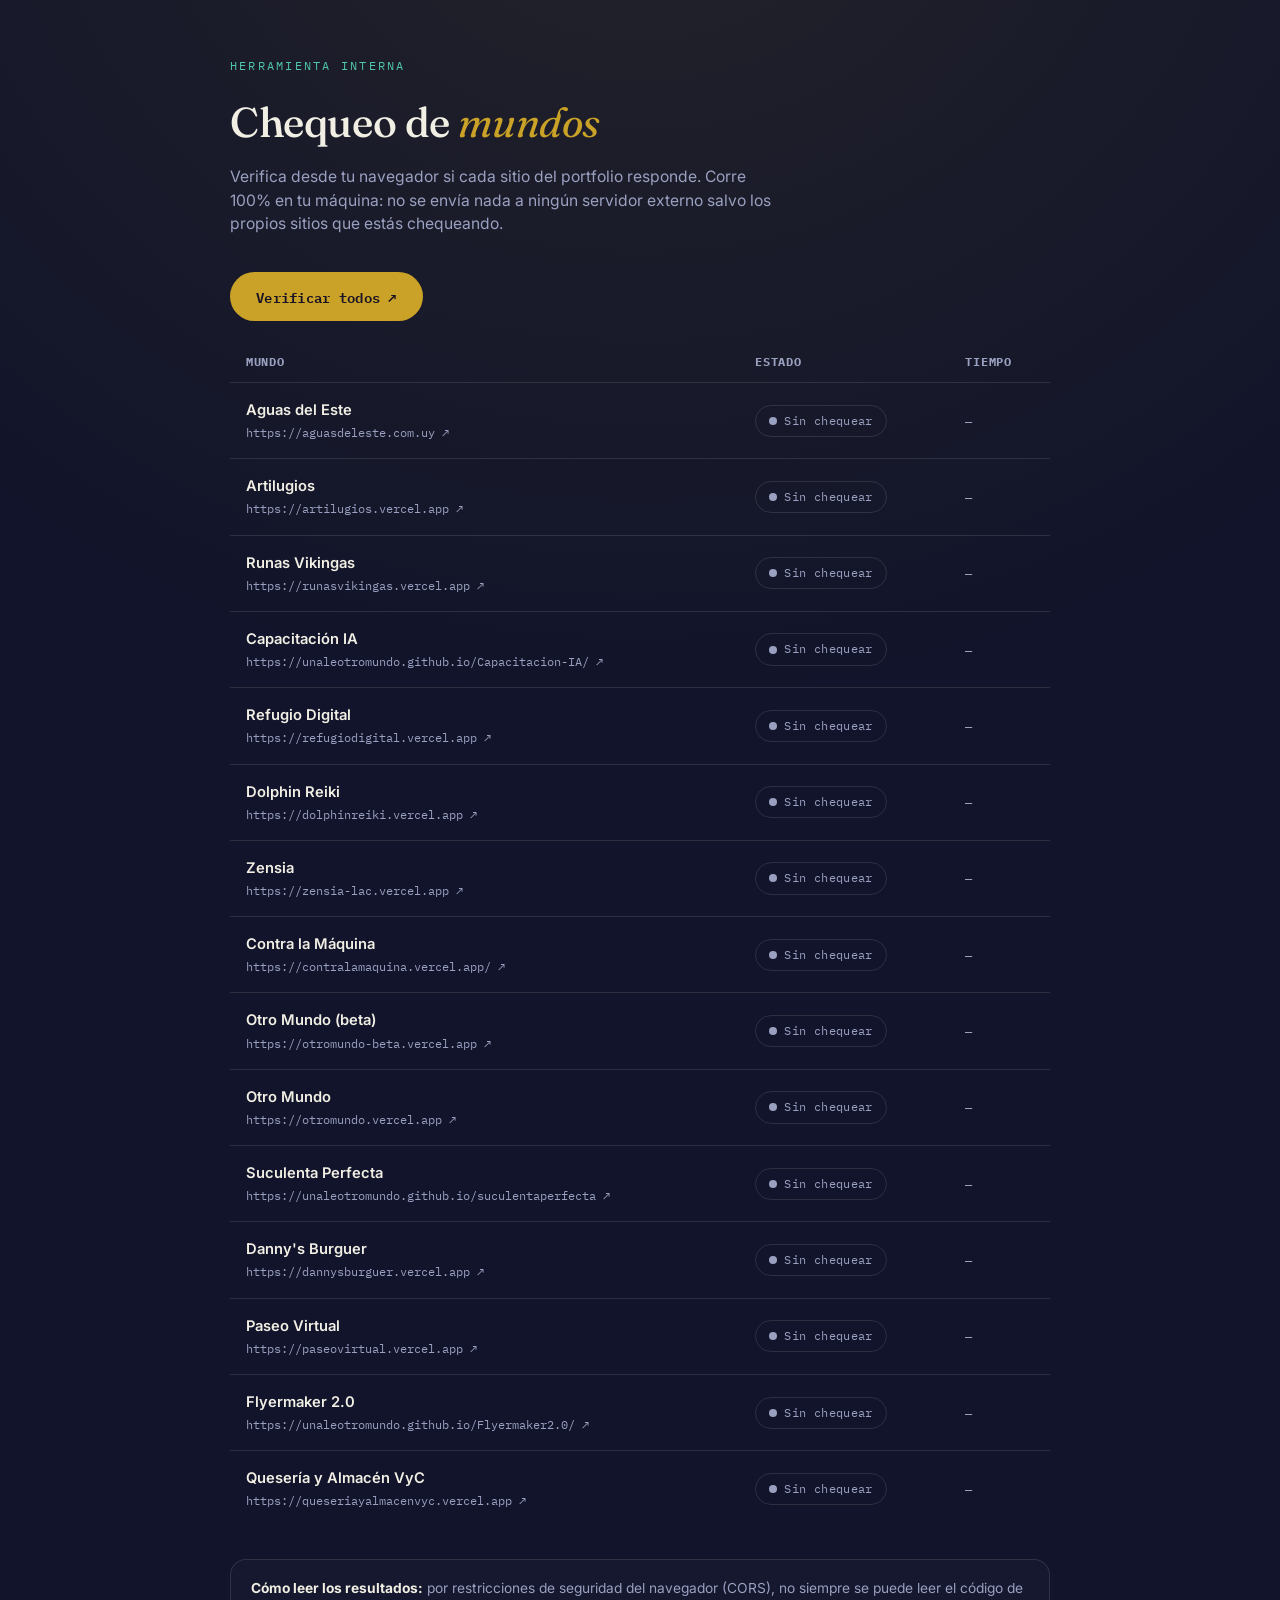
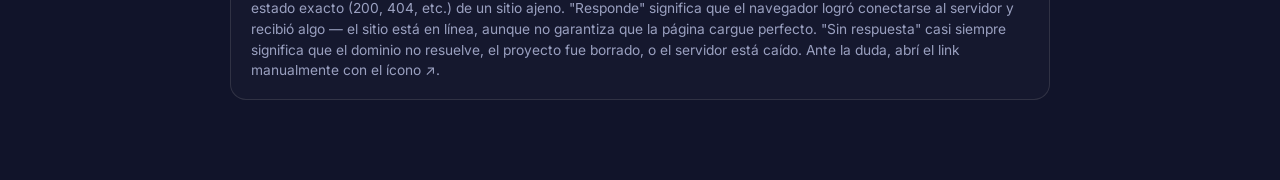
==== checker.html @ 68944852 "mmm" ====
<!DOCTYPE html>
<html lang="es">
<head>
<meta charset="UTF-8">
<meta name="viewport" content="width=device-width, initial-scale=1.0">
<title>Chequeo de mundos — Pangea</title>
<style>
@import url('https://fonts.googleapis.com/css2?family=Fraunces:ital,opsz,wght@0,9..144,300..900;1,9..144,300..900&family=Inter:wght@400;500;600;700&family=IBM+Plex+Mono:wght@400;500&display=swap');

:root{
  --bg: #11142A;
  --card: #1B2044;
  --gold: #C9A227;
  --teal: #4FC7A8;
  --red: #e08a8a;
  --text: #F1EEE4;
  --text-dim: #9AA0C0;
  --line: rgba(241,238,228,0.12);
}
*{margin:0;padding:0;box-sizing:border-box;}
body{
  background:
    radial-gradient(ellipse 80% 50% at 50% -10%, rgba(201,162,39,0.10), transparent),
    var(--bg);
  color:var(--text);
  font-family:'Inter', sans-serif;
  line-height:1.5;
  padding:56px 24px 80px;
}
.wrap{max-width:820px; margin:0 auto;}
.eyebrow{font-family:'IBM Plex Mono', monospace; font-size:0.78rem; letter-spacing:0.18em; text-transform:uppercase; color:var(--teal); display:block; margin-bottom:16px;}
h1{font-family:'Fraunces', serif; font-weight:500; font-size:clamp(1.9rem, 4vw, 2.6rem); margin-bottom:12px; letter-spacing:-0.01em;}
h1 em{font-style:italic; font-weight:400; color:var(--gold);}
p.lead{color:var(--text-dim); max-width:560px; margin-bottom:36px; font-size:0.98rem;}

.controls{display:flex; gap:12px; align-items:center; margin-bottom:32px; flex-wrap:wrap;}
button{
  font-family:'IBM Plex Mono', monospace; font-size:0.85rem; letter-spacing:0.02em;
  background:var(--gold); color:#181225; font-weight:600; border:none;
  padding:13px 26px; border-radius:999px; cursor:pointer;
  transition:transform .2s ease, box-shadow .2s ease;
}
button:hover:not(:disabled){transform:translateY(-2px); box-shadow:0 10px 26px rgba(201,162,39,0.22);}
button:disabled{opacity:0.5; cursor:not-allowed;}
.status-line{font-family:'IBM Plex Mono', monospace; font-size:0.82rem; color:var(--text-dim);}

table{width:100%; border-collapse:collapse; font-size:0.92rem;}
thead th{
  text-align:left; font-family:'IBM Plex Mono', monospace; font-size:0.72rem;
  letter-spacing:0.06em; text-transform:uppercase; color:var(--text-dim);
  padding:0 16px 12px; border-bottom:1px solid var(--line);
}
tbody td{padding:16px; border-bottom:1px solid var(--line); vertical-align:middle;}
tbody tr:last-child td{border-bottom:none;}
.site-name{font-weight:600;}
.site-url{display:block; font-family:'IBM Plex Mono', monospace; font-size:0.76rem; color:var(--text-dim); margin-top:3px; word-break:break-all;}
.site-url a{color:inherit; text-decoration:none;}
.site-url a:hover{color:var(--teal);}

.badge{
  display:inline-flex; align-items:center; gap:7px;
  font-family:'IBM Plex Mono', monospace; font-size:0.76rem; letter-spacing:0.03em;
  padding:6px 13px; border-radius:999px; border:1px solid var(--line);
  white-space:nowrap;
}
.dot{width:8px; height:8px; border-radius:50%; background:currentColor; flex-shrink:0;}
.badge.pending{color:var(--text-dim);}
.badge.checking{color:var(--gold);}
.badge.checking .dot{animation:pulse 1s ease-in-out infinite;}
.badge.ok{color:var(--teal); border-color:rgba(79,199,168,0.35);}
.badge.fail{color:var(--red); border-color:rgba(224,138,138,0.4);}
@keyframes pulse{0%,100%{opacity:1;}50%{opacity:0.3;}}

.time{font-family:'IBM Plex Mono', monospace; font-size:0.78rem; color:var(--text-dim);}

.note{
  margin-top:32px; padding:18px 20px; border:1px solid var(--line); border-radius:16px;
  font-size:0.86rem; color:var(--text-dim); background:rgba(255,255,255,0.02);
}
.note strong{color:var(--text);}

@media (max-width: 640px){
  table, thead, tbody, th, td, tr{display:block;}
  thead{display:none;}
  tbody tr{border:1px solid var(--line); border-radius:14px; padding:14px 16px; margin-bottom:12px;}
  tbody td{border-bottom:none; padding:6px 0;}
}
</style>
</head>
<body>
<div class="wrap">
  <span class="eyebrow">Herramienta interna</span>
  <h1>Chequeo de <em>mundos</em></h1>
  <p class="lead">Verifica desde tu navegador si cada sitio del portfolio responde. Corre 100% en tu máquina: no se envía nada a ningún servidor externo salvo los propios sitios que estás chequeando.</p>

  <div class="controls">
    <button id="runBtn">Verificar todos ↗</button>
    <span class="status-line" id="statusLine"></span>
  </div>

  <table>
    <thead>
      <tr><th>Mundo</th><th>Estado</th><th>Tiempo</th></tr>
    </thead>
    <tbody id="tbody"></tbody>
  </table>

  <div class="note">
    <strong>Cómo leer los resultados:</strong> por restricciones de seguridad del navegador (CORS), no siempre se puede leer el código de estado exacto (200, 404, etc.) de un sitio ajeno. "Responde" significa que el navegador logró conectarse al servidor y recibió algo — el sitio está en línea, aunque no garantiza que la página cargue perfecto. "Sin respuesta" casi siempre significa que el dominio no resuelve, el proyecto fue borrado, o el servidor está caído. Ante la duda, abrí el link manualmente con el ícono ↗.
  </div>
</div>

<script>
// Lista de mundos (nombre + URL)
const SITES = [
  { name: "Aguas del Este", url: "https://aguasdeleste.com.uy" },
  { name: "Artilugios", url: "https://artilugios.vercel.app" },
  { name: "Runas Vikingas", url: "https://runasvikingas.vercel.app" },
  { name: "Capacitación IA", url: "https://unaleotromundo.github.io/Capacitacion-IA/" },
  { name: "Refugio Digital", url: "https://refugiodigital.vercel.app" },
  { name: "Dolphin Reiki", url: "https://dolphinreiki.vercel.app" },
  { name: "Zensia", url: "https://zensia-lac.vercel.app" },
  { name: "Contra la Máquina", url: "https://contralamaquina.vercel.app/" },
  { name: "Otro Mundo (beta)", url: "https://otromundo-beta.vercel.app" },
  { name: "Otro Mundo", url: "https://otromundo.vercel.app" },
  { name: "Suculenta Perfecta", url: "https://unaleotromundo.github.io/suculentaperfecta" },
  { name: "Danny's Burguer", url: "https://dannysburguer.vercel.app" },
  { name: "Paseo Virtual", url: "https://paseovirtual.vercel.app" },
  { name: "Flyermaker 2.0", url: "https://unaleotromundo.github.io/Flyermaker2.0/" },
  { name: "Quesería y Almacén VyC", url: "https://queseriayalmacenvyc.vercel.app" },
];

const tbody = document.getElementById('tbody');
const runBtn = document.getElementById('runBtn');
const statusLine = document.getElementById('statusLine');

function row(site, i){
  const tr = document.createElement('tr');
  tr.id = 'row-' + i;
  tr.innerHTML = `
    <td>
      <span class="site-name">${site.name}</span>
      <span class="site-url"><a href="${site.url}" target="_blank" rel="noopener">${site.url} ↗</a></span>
    </td>
    <td><span class="badge pending" id="badge-${i}"><span class="dot"></span>Sin chequear</span></td>
    <td><span class="time" id="time-${i}">—</span></td>
  `;
  return tr;
}

SITES.forEach((s, i) => tbody.appendChild(row(s, i)));

function setBadge(i, state, label){
  const el = document.getElementById('badge-' + i);
  el.className = 'badge ' + state;
  el.innerHTML = `<span class="dot"></span>${label}`;
}

async function checkSite(site, i, timeoutMs = 8000){
  setBadge(i, 'checking', 'Chequeando...');
  const start = performance.now();
  const controller = new AbortController();
  const timer = setTimeout(() => controller.abort(), timeoutMs);
  try{
    await fetch(site.url, { mode: 'no-cors', signal: controller.signal, cache: 'no-store' });
    clearTimeout(timer);
    const ms = Math.round(performance.now() - start);
    document.getElementById('time-' + i).textContent = ms + ' ms';
    setBadge(i, 'ok', 'Responde');
  }catch(err){
    clearTimeout(timer);
    const ms = Math.round(performance.now() - start);
    document.getElementById('time-' + i).textContent = ms + ' ms';
    setBadge(i, 'fail', err.name === 'AbortError' ? 'Sin respuesta (timeout)' : 'Sin respuesta');
  }
}

async function runAll(){
  runBtn.disabled = true;
  let done = 0;
  statusLine.textContent = `Verificando 0/${SITES.length}...`;
  await Promise.all(SITES.map(async (site, i) => {
    await checkSite(site, i);
    done++;
    statusLine.textContent = `Verificando ${done}/${SITES.length}...`;
  }));
  statusLine.textContent = `Listo — ${SITES.length} mundos chequeados.`;
  runBtn.disabled = false;
}

runBtn.addEventListener('click', runAll);
</script>
</body>
</html>
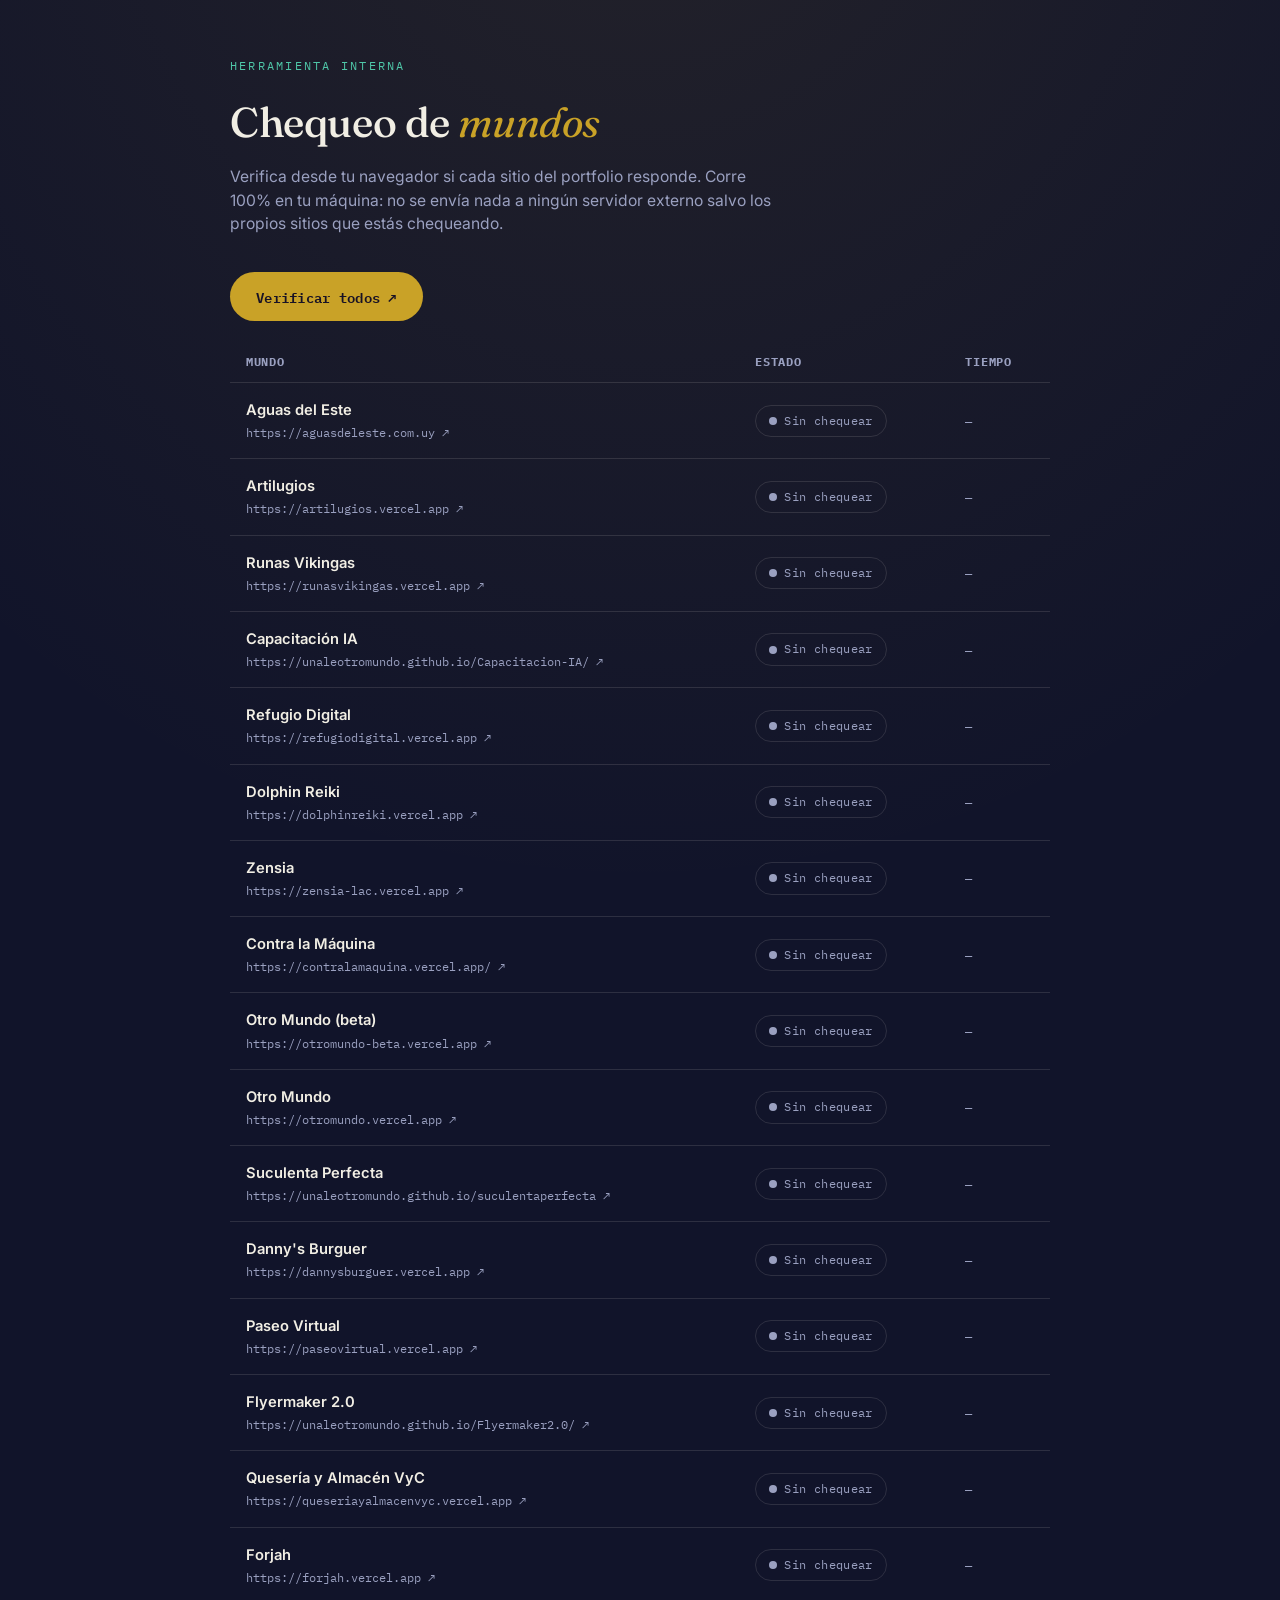
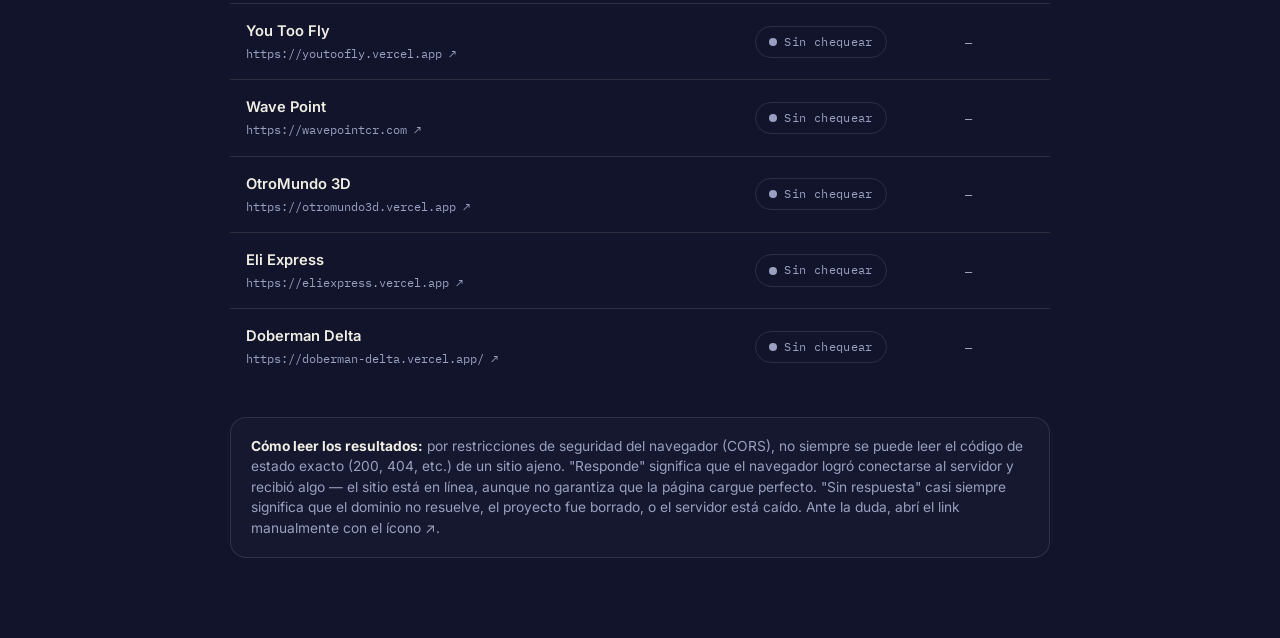
==== commit 88cb33cd: "jj" ====
--- a/checker.html
+++ b/checker.html
@@ -128,6 +128,12 @@
   { name: "Paseo Virtual", url: "https://paseovirtual.vercel.app" },
   { name: "Flyermaker 2.0", url: "https://unaleotromundo.github.io/Flyermaker2.0/" },
   { name: "Quesería y Almacén VyC", url: "https://queseriayalmacenvyc.vercel.app" },
+  { name: "Forjah", url: "https://forjah.vercel.app" },
+  { name: "You Too Fly", url: "https://youtoofly.vercel.app" },
+  { name: "Wave Point", url: "https://wavepointcr.com" },
+  { name: "OtroMundo 3D", url: "https://otromundo3d.vercel.app" },
+  { name: "Eli Express", url: "https://eliexpress.vercel.app" },
+  { name: "Doberman Delta", url: "https://doberman-delta.vercel.app/" },
 ];
 
 const tbody = document.getElementById('tbody');
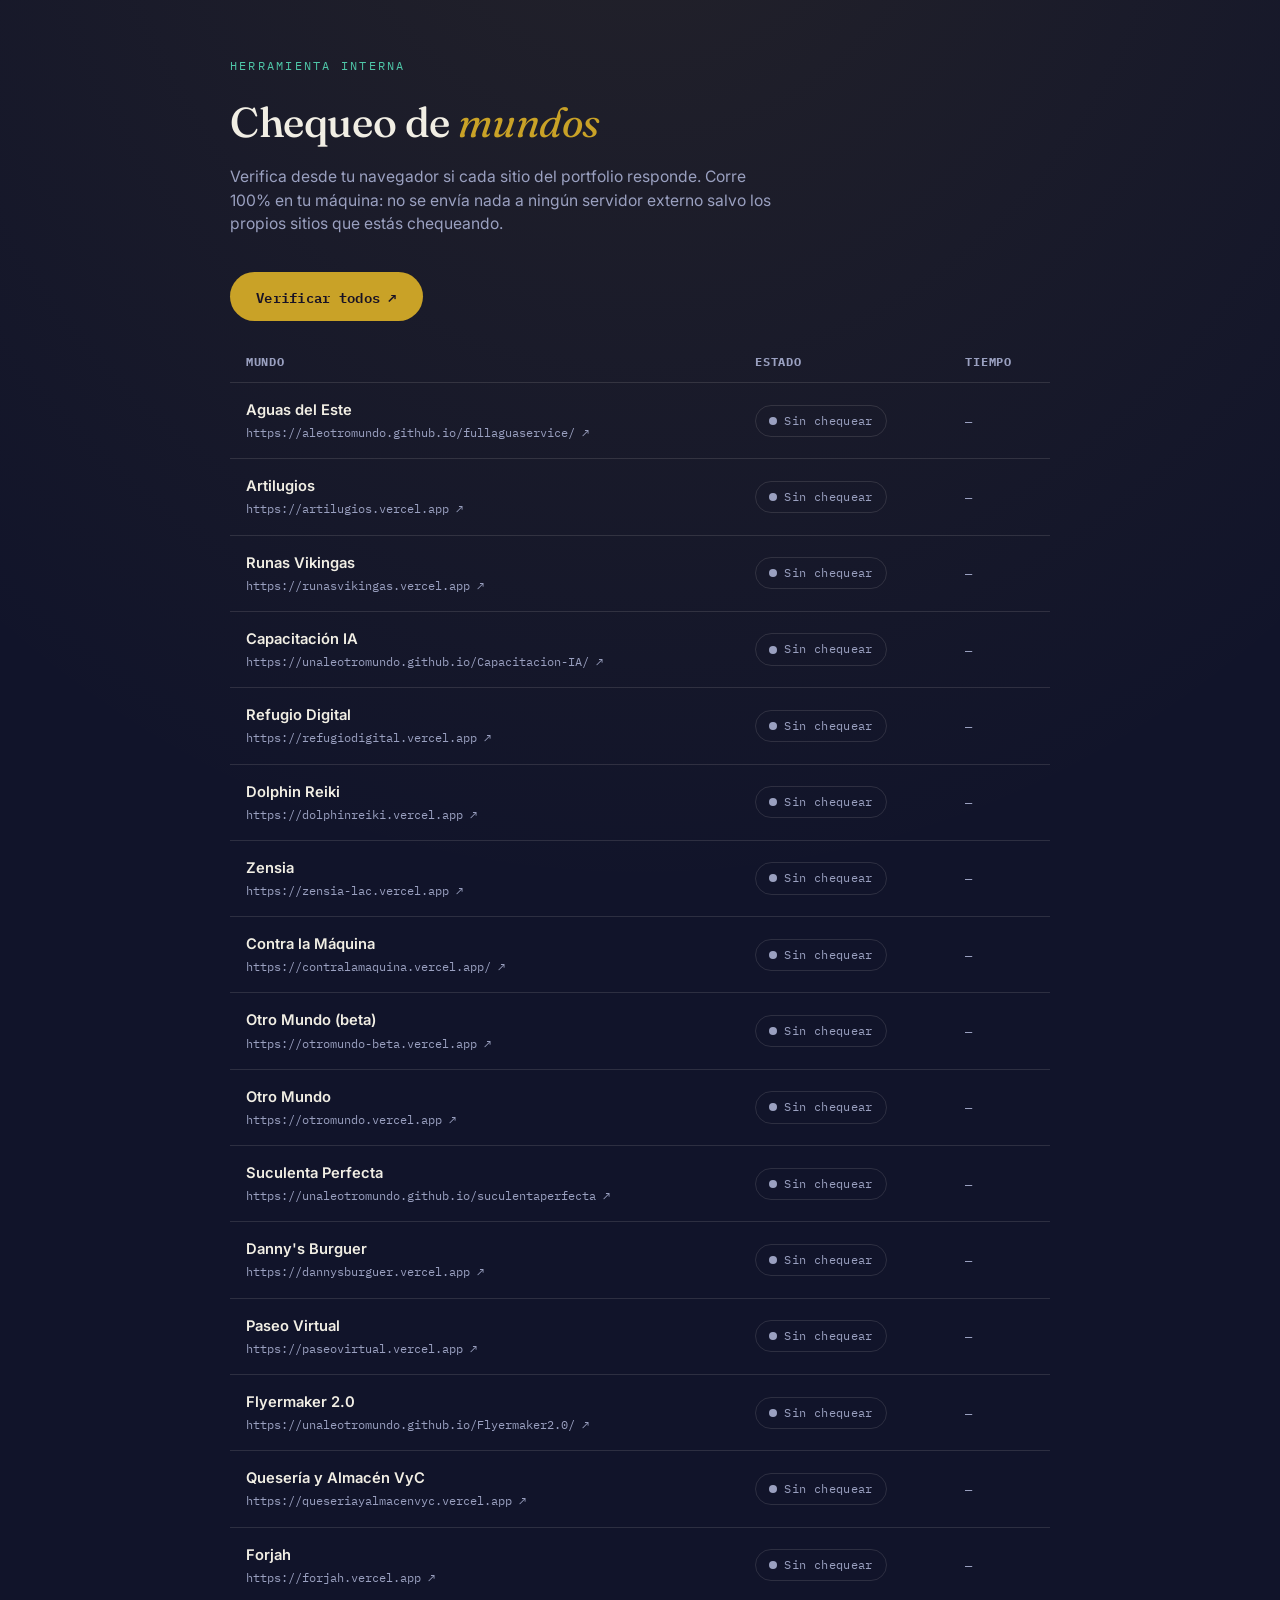
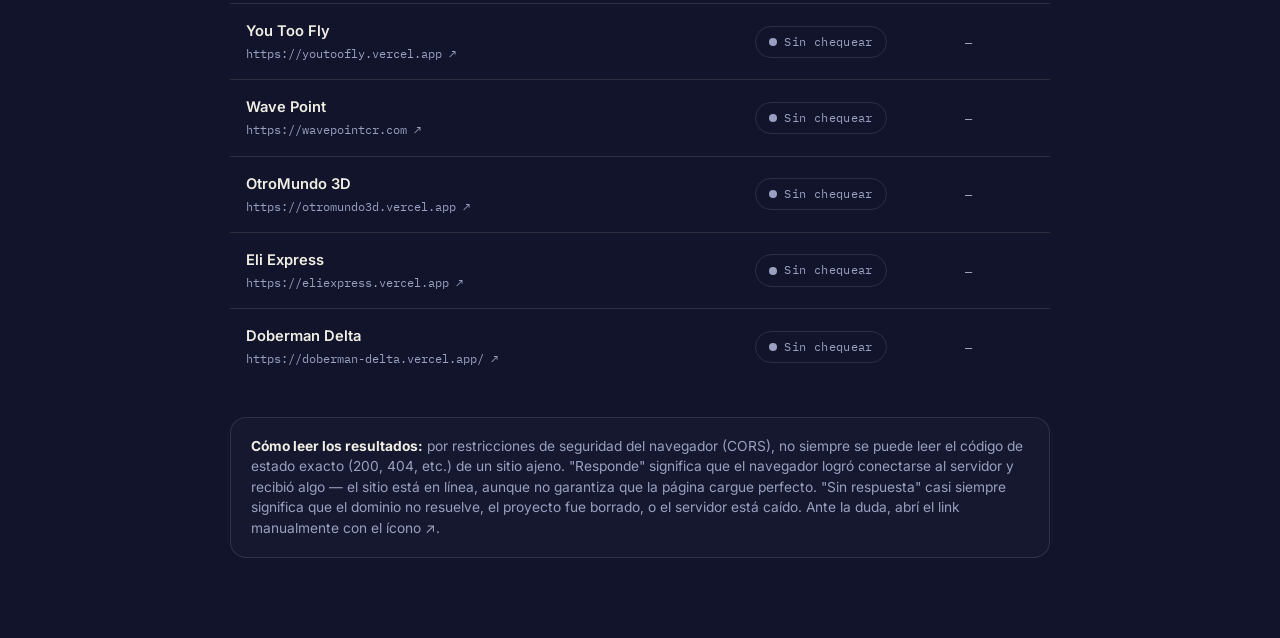
==== commit 0e4572e3: "n" ====
--- a/checker.html
+++ b/checker.html
@@ -113,7 +113,7 @@
 <script>
 // Lista de mundos (nombre + URL)
 const SITES = [
-  { name: "Aguas del Este", url: "https://aguasdeleste.com.uy" },
+  { name: "Aguas del Este", url: "https://aleotromundo.github.io/fullaguaservice/" },
   { name: "Artilugios", url: "https://artilugios.vercel.app" },
   { name: "Runas Vikingas", url: "https://runasvikingas.vercel.app" },
   { name: "Capacitación IA", url: "https://unaleotromundo.github.io/Capacitacion-IA/" },
